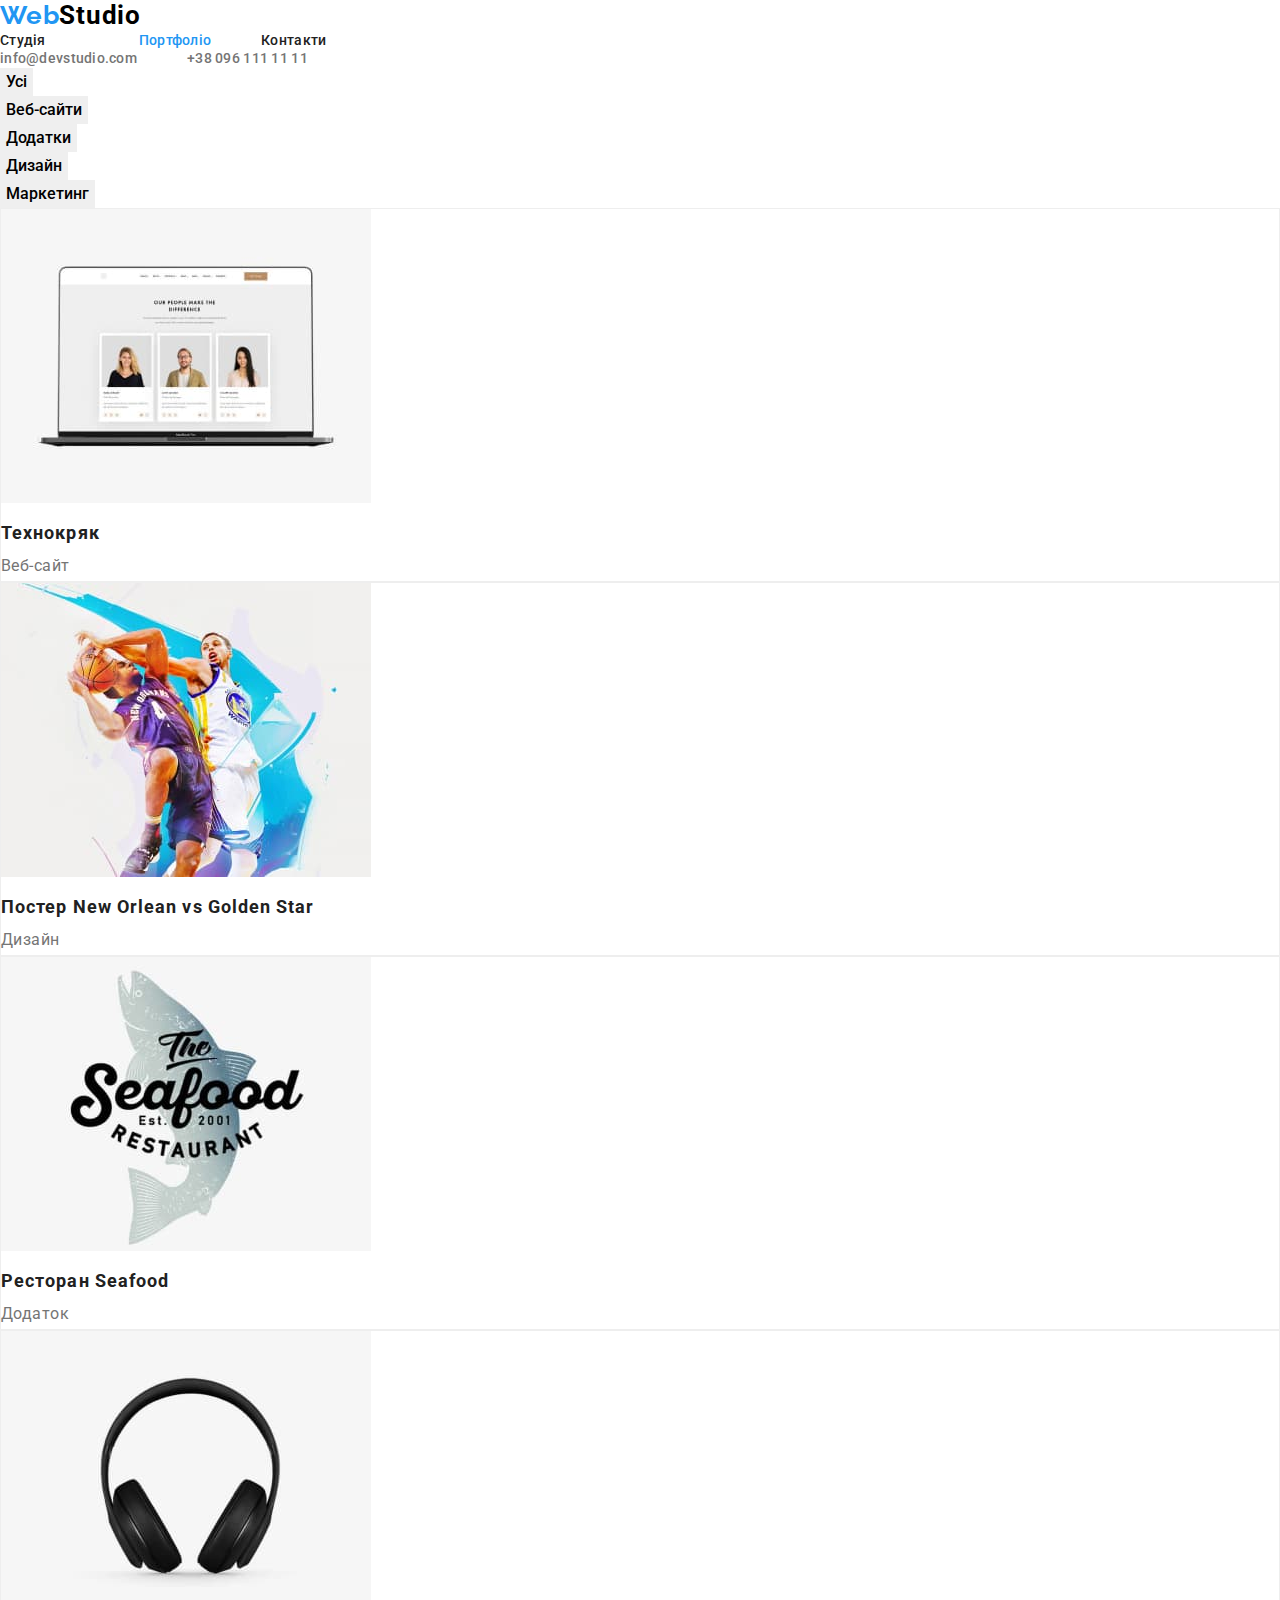
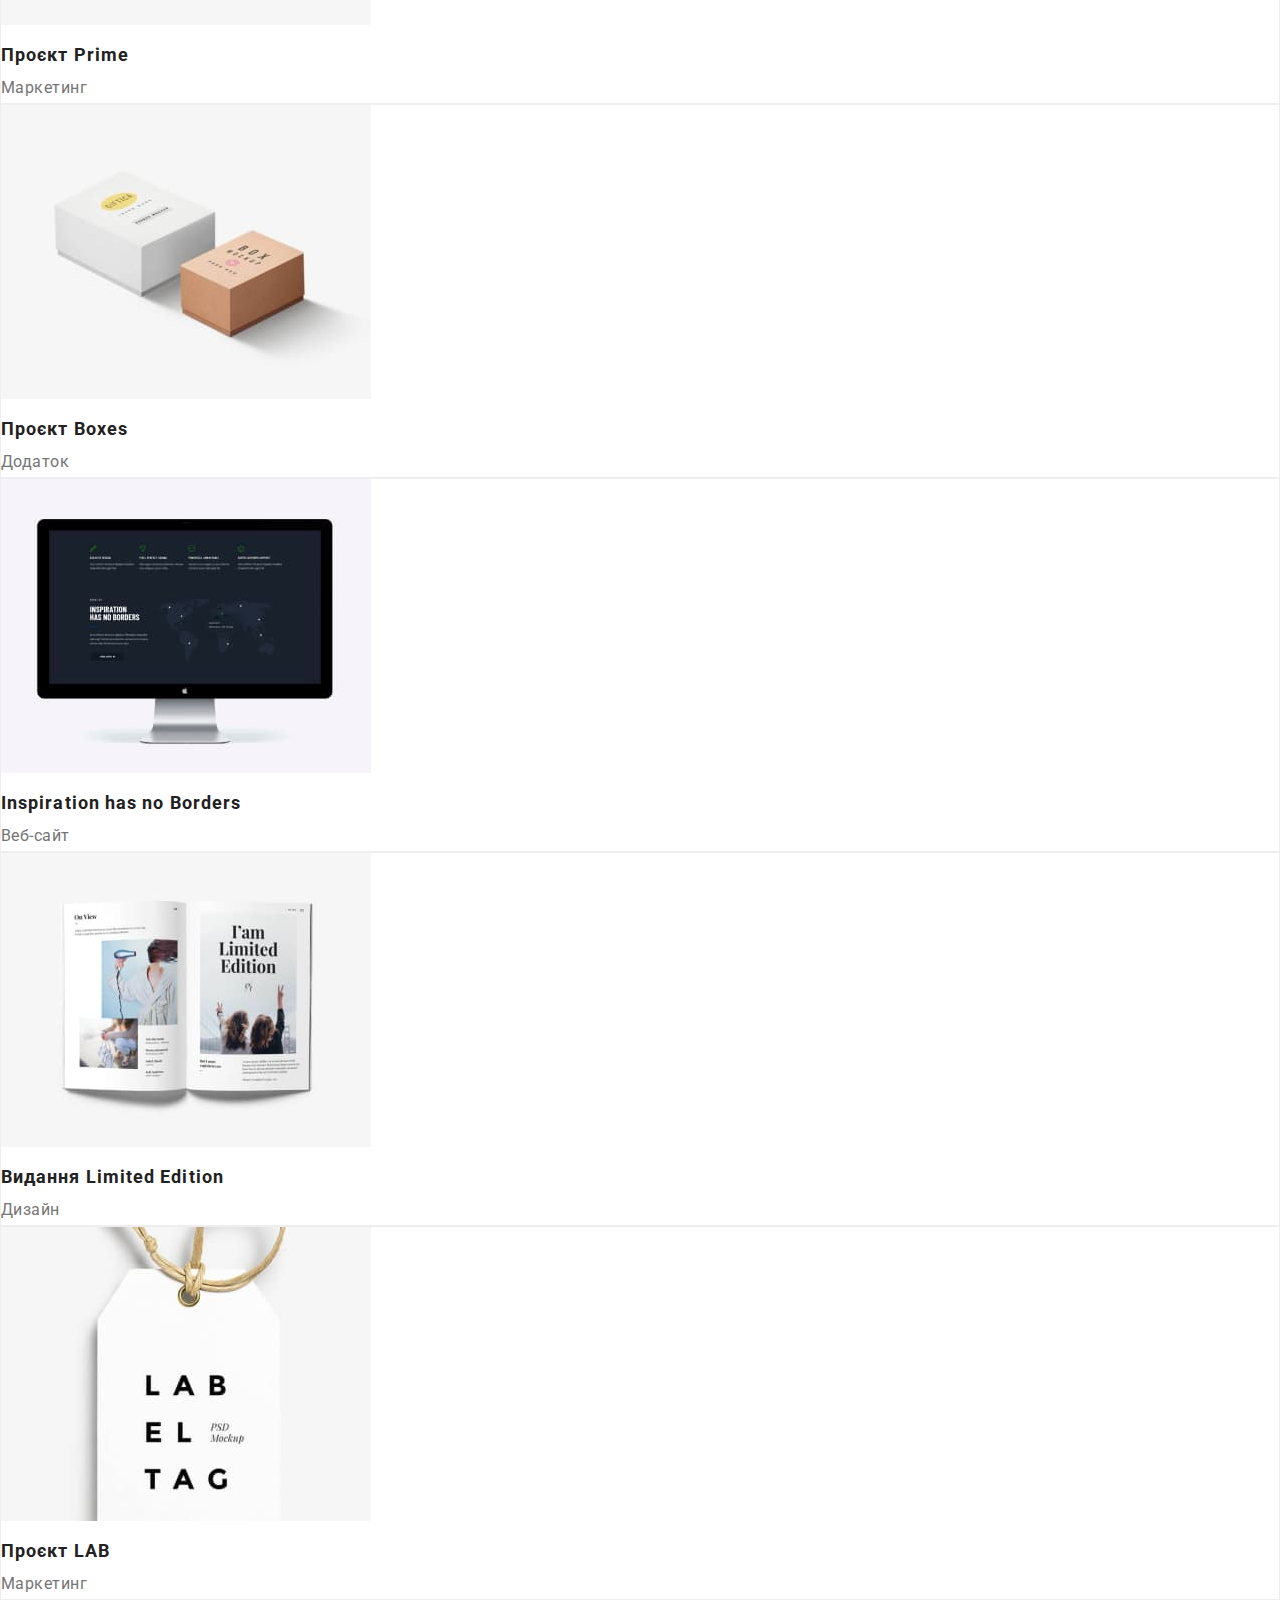
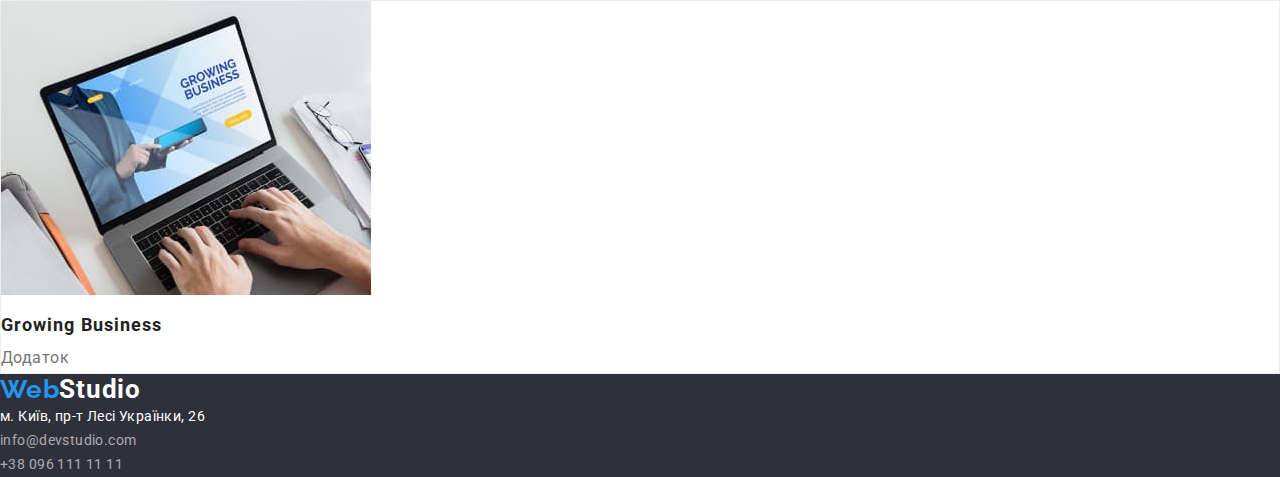
==== portfolio.html @ 64287582 "Homework 3 header and 1st section are done" ====
<!DOCTYPE html>
<html lang="uk">
  <head>
    <meta charset="UTF-8" />
    <meta http-equiv="X-UA-Compatible" content="IE=edge" />
    <meta name="viewport" content="width=device-width, initial-scale=1.0" />
    <link rel="preconnect" href="https://fonts.googleapis.com" />
    <link rel="preconnect" href="https://fonts.gstatic.com" crossorigin />
    <link
      href="https://fonts.googleapis.com/css2?family=Raleway:wght@700&family=Roboto:wght@400;500;700;900&display=swap"
      rel="stylesheet"
    />
    <title>Портфоліо</title>
    <link rel="stylesheet" href="https://cdnjs.cloudflare.com/ajax/libs/modern-normalize/1.1.0/modern-normalize.min.css">
    <link rel="stylesheet" href="css/styles.css" />
  </head>
  <body>
    <header class="top-page">
      <nav>
        <a href="WebStudio" lang="en" class="logo">
          <span class="part-logo">Web</span>Studio</a
        >
        <ul class="navigation">
          <li>
            <a href="./index.html" class="navigation-link">Студія</a>
          </li>
          <li>
            <a href="./portfolio.html" class="navigation-link current"
              >Портфоліо</a
            >
          </li>
          <li><a href="#" class="navigation-link">Контакти</a></li>
        </ul>
      </nav>
      <ul class="contacts">
        <li>
          <a href="mailto:info@devstudio.com" class="contact-link"
            >info@devstudio.com</a
          >
        </li>
        <li>
          <a href="tel:+380961111111" class="contact-link">+38 096 111 11 11</a>
        </li>
      </ul>
    </header>
    <!-- main unique part -->
    <main>
      <nav>
        <ul class="button-list">
          <li><button type="button" class="button-item">Усі</button></li>
          <li><button type="button" class="button-item">Веб-сайти</button></li>
          <li><button type="button" class="button-item">Додатки</button></li>
          <li><button type="button" class="button-item">Дизайн</button></li>
          <li><button type="button" class="button-item">Маркетинг</button></li>
        </ul>
      </nav>
      <!-- section projects -->

      <section>
        <h1 class="projects-hidden">Проекти</h1>
        <ul class="projects-list">
          <li class="projects">
            <a href="#" target="_blank" rel="noopener nofollow noreferrer"
              ><img
                src="./images/technoduck.jpg"
                alt="Веб-сайт Технокряк"
                width="370"
                height="294"
            /></a>
            <h2 class="project-heading">Технокряк</h2>
            <p class="project-description">Веб-сайт</p>
          </li>
          <li class="projects">
            <a href="#" target="_blank" rel="noopener nofollow noreferrer"
              ><img
                src="./images/neworleans.jpg"
                alt="Постер New Orlean vs Golden Star"
                width="370"
                height="294"
            /></a>
            <h2 class="project-heading">Постер New Orlean vs Golden Star</h2>
            <p class="project-description">Дизайн</p>
          </li>
          <li class="projects">
            <a href="#" target="_blank" rel="noopener nofollow noreferrer"
              ><img
                src="./images/seafood.jpg"
                alt="Ресторан Seafood"
                width="370"
                height="294"
            /></a>
            <h2 class="project-heading">Ресторан Seafood</h2>
            <p class="project-description">Додаток</p>
          </li>
          <li class="projects">
            <a href="#" target="_blank" rel="noopener nofollow noreferrer"
              ><img
                src="./images/prime.jpg"
                alt="Проєкт Prime"
                width="370"
                height="294"
            /></a>
            <h2 class="project-heading">Проєкт Prime</h2>
            <p class="project-description">Маркетинг</p>
          </li>
          <li class="projects">
            <a href="#" target="_blank" rel="noopener nofollow noreferrer"
              ><img
                src="./images/boxes.jpg"
                alt="Проєкт Boxes"
                width="370"
                height="294"
            /></a>
            <h2 class="project-heading">Проєкт Boxes</h2>
            <p class="project-description">Додаток</p>
          </li>
          <li class="projects">
            <a href="#" target="_blank" rel="noopener nofollow noreferrer"
              ><img
                src="./images/inspiration.jpg"
                alt="Веб-сайт Inspiration has no Borders"
                width="370"
                height="294"
            /></a>
            <h2 class="project-heading">Inspiration has no Borders</h2>
            <p class="project-description">Веб-сайт</p>
          </li>
          <li class="projects">
            <a href="#" target="_blank" rel="noopener nofollow noreferrer"
              ><img
                src="./images/limited.jpg"
                alt="Видання Limited Edition"
                width="370"
                height="294"
            /></a>
            <h2 class="project-heading">Видання Limited Edition</h2>
            <p class="project-description">Дизайн</p>
          </li>
          <li class="projects">
            <a href="#" target="_blank" rel="noopener nofollow noreferrer"
              ><img
                src="./images/lab.jpg"
                alt="Проєкт LAB"
                width="370"
                height="294"
            /></a>
            <h2 class="project-heading">Проєкт LAB</h2>
            <p class="project-description">Маркетинг</p>
          </li>
          <li class="projects">
            <a href="#" target="_blank" rel="noopener nofollow noreferrer"
              ><img
                src="./images/growingb.jpg"
                alt="Додаток"
                width="370"
                height="294"
            /></a>
            <h2 class="project-heading">Growing Business</h2>
            <p class="project-description">Додаток</p>
          </li>
        </ul>
      </section>
    </main>
    <footer class="bottom-page">
      <a href="WebStudio" lang="en" class="logo-footer"
        ><span class="part-logo">Web</span>Studio</a
      >
      <address>
        <ul class="link">
          <li>
            <a href="#" class="link-address"
              >м. Київ, пр-т Лесі Українки, 26
            </a>
          </li>
          <li>
            <a href="mailto:info@devstudio.com" class="link-list"
              >info@devstudio.com</a
            >
          </li>
          <li>
            <a href="tel:+380961111111" class="link-list">+38 096 111 11 11</a>
          </li>
        </ul>
      </address>
    </footer>
  </body>
</html>
---- css/styles.css ----
:root {
  --heading-color: #212121;
  --paragraps-color: #757575;
  --logo-hover-color: #2196f3;
  --black-logo-color: #000000;
  --white-logo-hero-color: #ffffff;
  --white-transparent-color: rgba(255, 255, 255, 0.6);

  --head-background-color: #ffffff;
  --main-background-color: #f5f5f5;
  --secondary-background-color: #f5f4fa;
  --footer-background-color: #2f303a;
  --card-background-color: #eeeeee;
}

body {
  font-family: "Roboto", sans-serif;
  color: var(--heading-color);
}

 html {
  box-sizing: border-box;
}

*,
* ::before,
* ::after{
  box-sizing: inherit;
} 


h1,
h2,
h3,
h4,
h5,
h6,
p {
  margin: 0;
}

ul {
  list-style: none;
  margin: 0;
  padding: 0;
}
/* header */

.top-page {
  background-color: var(--head-background-color); 
  /* width: 1600px; */
}

.container-header {
  display: flex;
  align-items: center;
  width: 1200px;
  padding-left: 15px;
  padding-right: 15px;
  margin: 0 auto;
  padding-top: 32px;
  padding-bottom: 32px;

    outline: 1px solid rgb(205, 50, 50);
} 

.logo {
  color: var(--black-logo-color);
  font-weight: 700;
  font-size: 26px;
  line-height: 1.1923;
  letter-spacing: 0.03em;
  text-decoration: none;
}
.part-logo {
  color: var(--logo-hover-color);
  font-family: "Raleway";
}

.navigation {
  list-style: none;
  display:flex;
  align-items: center;
}

.navigation :not(:first-child){
  margin-left: 50px;
}

.navigation :nth-child(2){
  margin-left: 93px;
}

.navigation-link {
  font-family: "Roboto";
  font-weight: 500;
  font-size: 14px;
  line-height: 1.1428;
  letter-spacing: 0.02em;
  color: var(--heading-color);
  text-decoration: none;
}

.navigation-link:hover,
.navigation-link:focus {
  color: var(--logo-hover-color);
}

.navigation .navigation-link.current {
  color: var(--logo-hover-color);
}

.contacts {
  list-style: none;
  display: flex;
  margin-left: auto;
  gap: 50px; 
}

.contact-link {
  color: var(--paragraps-color);
  text-decoration: none;
  font-weight: 500;
  font-size: 14px;
  line-height: 1.1428;
  letter-spacing: 0.02em;
}

.contact-link:hover,
.contact-link:focus {
  color: var(--logo-hover-color);
}


/*-------------main unique part----------------- */
/* hero */

.hero {
  background-color: var(--footer-background-color);
  /* width: 1600px; */
} 
 
.container-hero {
  background-color: var(--footer-background-color);
    width: 1200px;
    height: 600px;
    padding-left: 15px;
    padding-right: 15px;
    margin: 0 auto;
    outline: 1px solid yellowgreen;
}

.hero-title {
  color: var(--white-logo-hero-color);
  font-weight: 900;
  font-size: 44px;
  line-height: 1.3636;
  text-align: center;
  letter-spacing: 0.06em;
  text-transform: uppercase;
  padding-top: 200px; 
}

.hero-button {
  font-family: inherit;
  font-weight: 700;
  font-size: 16px;
  line-height: 1.875;
  text-align: center;
  letter-spacing: 0.06em;
  color: var(--white-logo-hero-color);
  background-color: var(--logo-hover-color);

  display: flex;
  align-items: center;
  border: transparent;
  box-shadow: 0px 4px 4px rgba(0, 0, 0, 0.15);
  border-radius: 4px;
  margin-left: auto;
  margin-right: auto;
  margin-top: 30px; 
  margin-bottom: 200px;
  
}

/* section Особливості */

.advantages {
  background-color: var(--main-background-color);
}
.advantages-hidden {
  display: none;
}

.advantages-lists {
  list-style: none;
}
.advantages-list {
  font-size: 14px;
  line-height: 1.1428;
  letter-spacing: 0.03em;
  text-transform: uppercase;
}

.advantages-list-text {
  color: var(--paragraps-color);
  font-size: 14px;
  line-height: 1.7142;
  letter-spacing: 0.03em;
}
/* section Чим ми займаємося*/
.actions {
  font-size: 36px;
  line-height: 1.1666;
  text-align: center;
  letter-spacing: 0.03em;
}
.actions-illustrations {
  list-style: none;
}
/*section Наша команда*/

.team {
  background-color: var(--secondary-background-color);
}
.team-heading {
  font-size: 36px;
  line-height: 1.1666;
  text-align: center;
  letter-spacing: 0.03em;
}
.team-list {
  list-style: none;
}

.team-card {
  box-shadow: 0px 1px 3px rgba(0, 0, 0, 0.12), 0px 1px 1px rgba(0, 0, 0, 0.14),
    0px 2px 1px rgba(0, 0, 0, 0.2);
  border-radius: 0px 0px 4px 4px;
  background-color: var(--head-background-color);
}

.team-card:hover,
.team-card:focus {
  border: 1px solid var(--logo-hover-color);
}

.team-members {
  font-weight: 500;
  font-size: 16px;
  line-height: 1.1875;
  text-align: center;
  letter-spacing: 0.03em;
}

.team-job {
  color: var(--paragraps-color);
  font-size: 16px;
  line-height: 1.1875;
  text-align: center;
  letter-spacing: 0.03em;
}

/*design footer HTML and portfolio*/
.bottom-page {
  background-color: var(--footer-background-color);
}
.logo-footer {
  color: var(--white-logo-hero-color);
  font-style: normal;
  font-weight: 700;
  font-size: 26px;
  line-height: 1.1923;
  letter-spacing: 0.03em;
  text-decoration: none;
}

.link {
  list-style: none;
}

.link-address,
.link-list {
  font-style: normal;
  text-decoration: none;
  font-size: 14px;
  line-height: 1.7142;
  letter-spacing: 0.03em;
  color: var(--white-logo-hero-color);
}

.link-list {
  color: var(--white-transparent-color);
}

/* PORTFOLIO MAIN */

.button-list {
  font-family: inherit;
  list-style: none;
}

.button-item {
  font-family: inherit;
  font-weight: 500;
  font-size: 16px;
  line-height: 1.625;
  text-align: center;
  letter-spacing: 0.03em 
  background-color: var(--secondary-background-color);
  border: none;
  cursor: pointer;
}
.button-item:hover,
.button-item:focus {
  background-color: var(--logo-hover-color);
  color: var(--white-logo-hero-color);
}
/* section projects */

.projects-hidden {
  display: none;
}

.projects-list {
  list-style: none;
}

.projects {
  font-size: 18px;
  line-height: 2;
  letter-spacing: 0.06em;
  background-color: var(--white-logo-hero-color);
  border: 1px solid var(--card-background-color);
}

.projects:hover,
.projects:focus {
  border: 1px solid var(--logo-hover-color);
}

.project-heading {
  font-size: 18px;
  line-height: 2;
  letter-spacing: 0.06em;
}

.project-description {
  font-size: 16px;
  line-height: 1.875;
  letter-spacing: 0.03em;
  color: var(--paragraps-color);
}
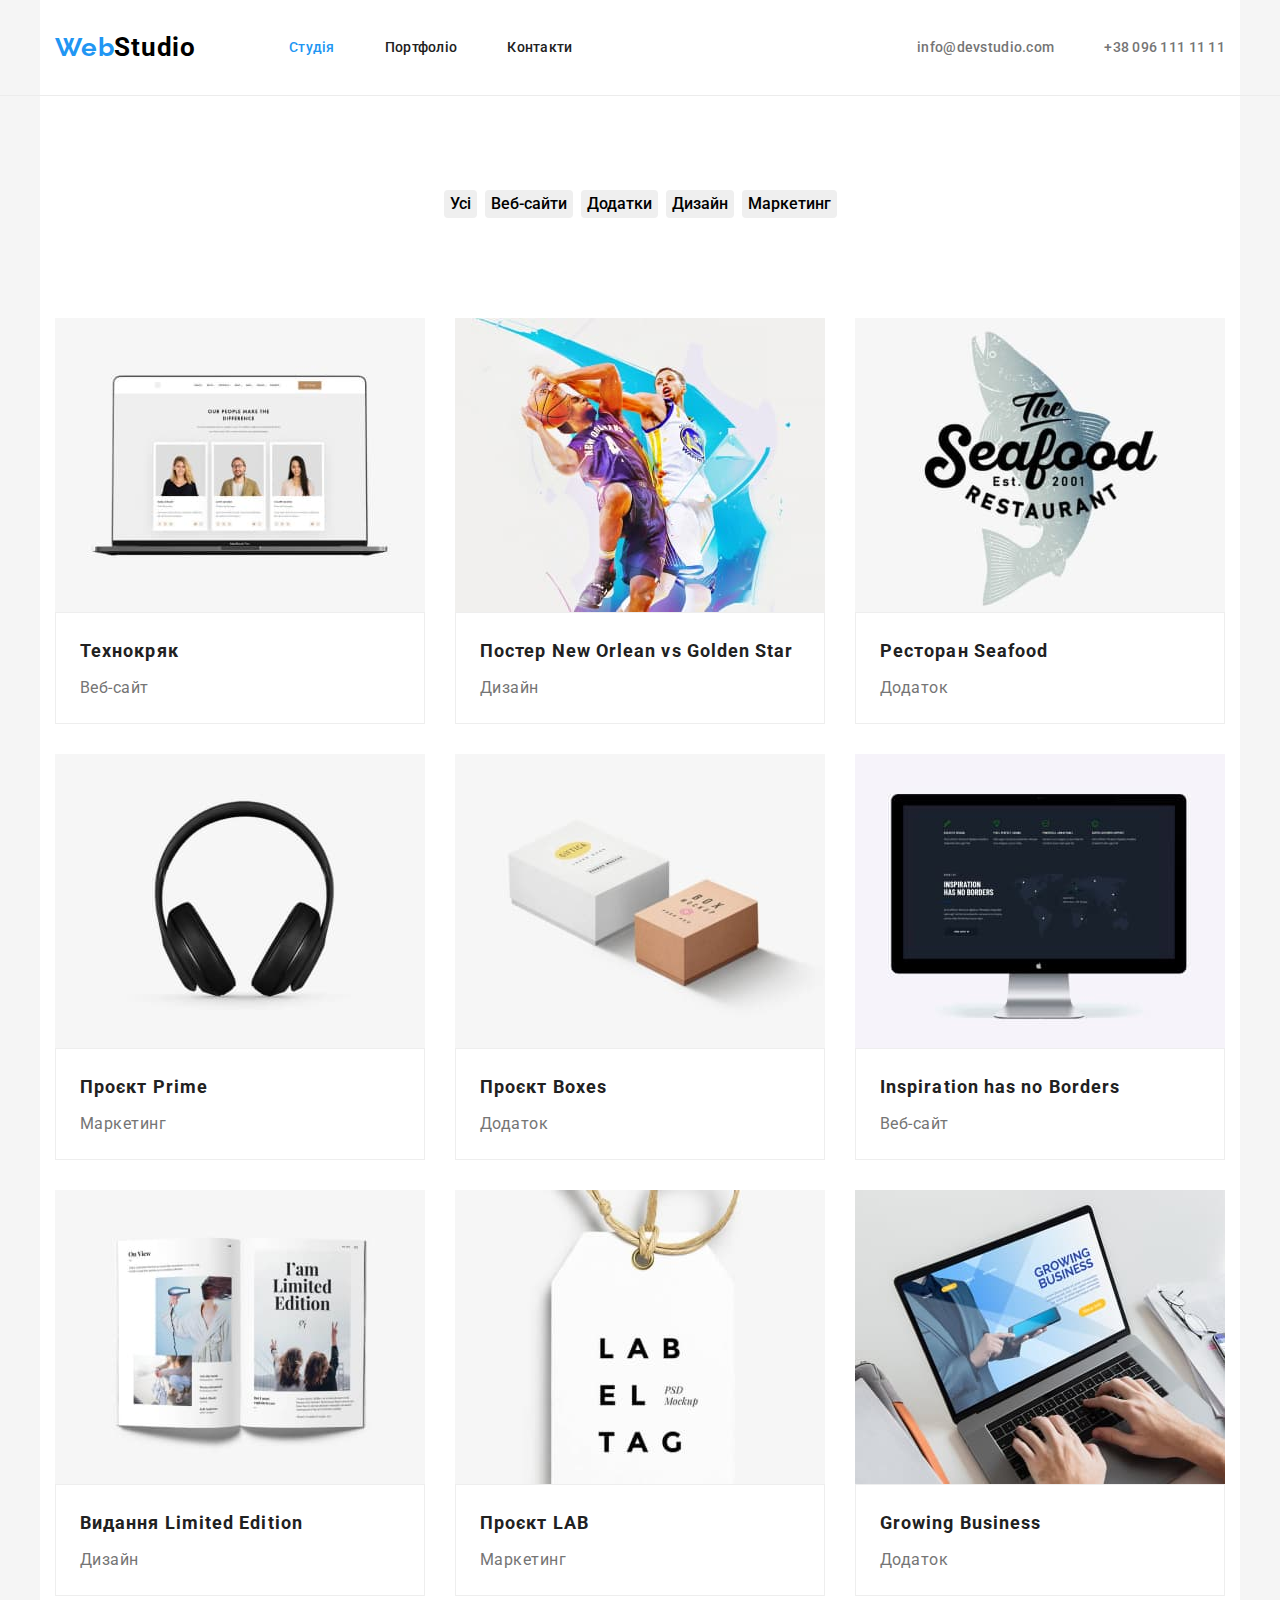
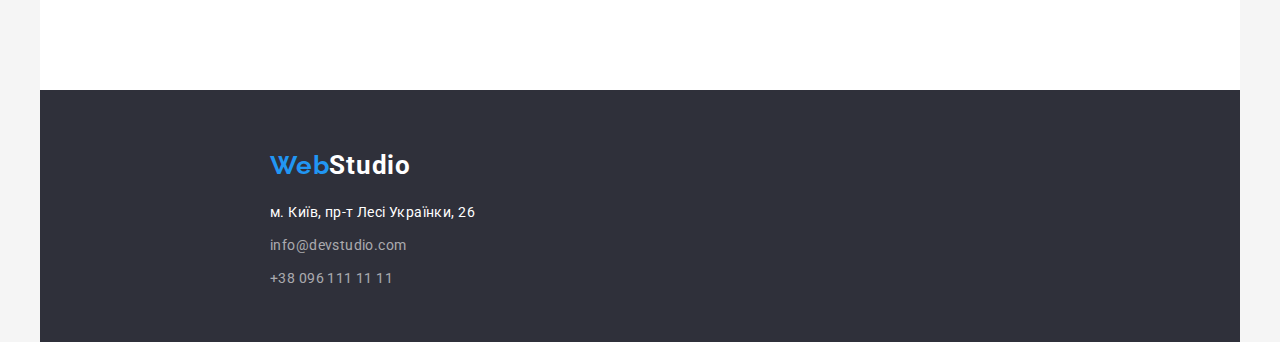
==== commit fe27132f: "Finished homework 3" ====
--- a/portfolio.html
+++ b/portfolio.html
@@ -16,36 +16,43 @@
   </head>
   <body>
     <header class="top-page">
-      <nav>
-        <a href="WebStudio" lang="en" class="logo">
-          <span class="part-logo">Web</span>Studio</a
-        >
-        <ul class="navigation">
+      <div class="container container-header">
+    
+        <!-- container navigation -->
+    
+        <nav>
+          <ul class="navigation">
+            <li> <a href="WebStudio" lang="en" class="logo">
+                <span class="part-logo">Web</span>Studio</a>
+            </li>
+            <li>
+              <a href="./index.html" class="navigation-link current">Студія</a>
+            </li>
+            <li>
+              <a href="./portfolio.html" class="navigation-link">Портфоліо</a>
+            </li>
+            <li><a href="#" class="navigation-link">Контакти</a></li>
+          </ul>
+        </nav>
+    
+        <!-- container contacts -->
+    
+        <ul class="contacts">
           <li>
-            <a href="./index.html" class="navigation-link">Студія</a>
+            <a href="mailto:info@devstudio.com" class="contact-link">info@devstudio.com</a>
           </li>
           <li>
-            <a href="./portfolio.html" class="navigation-link current"
-              >Портфоліо</a
-            >
-          </li>
-          <li><a href="#" class="navigation-link">Контакти</a></li>
+            <a href="tel:+380961111111" class="contact-link">+38 096 111 11 11</a>
+          </li>
         </ul>
-      </nav>
-      <ul class="contacts">
-        <li>
-          <a href="mailto:info@devstudio.com" class="contact-link"
-            >info@devstudio.com</a
-          >
-        </li>
-        <li>
-          <a href="tel:+380961111111" class="contact-link">+38 096 111 11 11</a>
-        </li>
-      </ul>
+      </div>
     </header>
+
     <!-- main unique part -->
+
     <main>
-      <nav>
+      <nav class="buttons">
+        <div class="container container-buttons">
         <ul class="button-list">
           <li><button type="button" class="button-item">Усі</button></li>
           <li><button type="button" class="button-item">Веб-сайти</button></li>
@@ -53,12 +60,16 @@
           <li><button type="button" class="button-item">Дизайн</button></li>
           <li><button type="button" class="button-item">Маркетинг</button></li>
         </ul>
+        </div>
       </nav>
+
       <!-- section projects -->
 
-      <section>
+      <section class="projects-global">
+        <div class="container container-projects">
         <h1 class="projects-hidden">Проекти</h1>
         <ul class="projects-list">
+
           <li class="projects">
             <a href="#" target="_blank" rel="noopener nofollow noreferrer"
               ><img
@@ -66,10 +77,14 @@
                 alt="Веб-сайт Технокряк"
                 width="370"
                 height="294"
-            /></a>
+                class="project-image"
+            /></a>
+            <div class="project-border">
             <h2 class="project-heading">Технокряк</h2>
             <p class="project-description">Веб-сайт</p>
-          </li>
+            </div>
+          </li>
+
           <li class="projects">
             <a href="#" target="_blank" rel="noopener nofollow noreferrer"
               ><img
@@ -77,10 +92,14 @@
                 alt="Постер New Orlean vs Golden Star"
                 width="370"
                 height="294"
-            /></a>
+                 class="project-image"
+            /></a>
+            <div class="project-border">
             <h2 class="project-heading">Постер New Orlean vs Golden Star</h2>
             <p class="project-description">Дизайн</p>
-          </li>
+            </div>
+          </li>
+
           <li class="projects">
             <a href="#" target="_blank" rel="noopener nofollow noreferrer"
               ><img
@@ -88,10 +107,14 @@
                 alt="Ресторан Seafood"
                 width="370"
                 height="294"
-            /></a>
+                 class="project-image"
+            /></a>
+            <div class="project-border">
             <h2 class="project-heading">Ресторан Seafood</h2>
             <p class="project-description">Додаток</p>
-          </li>
+            </div>
+          </li>
+
           <li class="projects">
             <a href="#" target="_blank" rel="noopener nofollow noreferrer"
               ><img
@@ -99,10 +122,14 @@
                 alt="Проєкт Prime"
                 width="370"
                 height="294"
-            /></a>
+                class="project-image"
+            /></a>
+            <div class="project-border">
             <h2 class="project-heading">Проєкт Prime</h2>
             <p class="project-description">Маркетинг</p>
-          </li>
+            </div>
+          </li>
+
           <li class="projects">
             <a href="#" target="_blank" rel="noopener nofollow noreferrer"
               ><img
@@ -110,10 +137,14 @@
                 alt="Проєкт Boxes"
                 width="370"
                 height="294"
-            /></a>
+                class="project-image"
+            /></a>
+            <div class="project-border">
             <h2 class="project-heading">Проєкт Boxes</h2>
             <p class="project-description">Додаток</p>
-          </li>
+            </div>
+          </li>
+
           <li class="projects">
             <a href="#" target="_blank" rel="noopener nofollow noreferrer"
               ><img
@@ -121,67 +152,82 @@
                 alt="Веб-сайт Inspiration has no Borders"
                 width="370"
                 height="294"
-            /></a>
+                class="project-image"
+            /></a>
+            <div class="project-border">
             <h2 class="project-heading">Inspiration has no Borders</h2>
             <p class="project-description">Веб-сайт</p>
-          </li>
-          <li class="projects">
-            <a href="#" target="_blank" rel="noopener nofollow noreferrer"
-              ><img
+            </div>
+          </li>
+
+          <li class="projects">
+            <a href="#" target="_blank" rel="noopener nofollow noreferrer"
+              ><img class="project-image"
                 src="./images/limited.jpg"
                 alt="Видання Limited Edition"
                 width="370"
                 height="294"
             /></a>
+            <div class="project-border">
             <h2 class="project-heading">Видання Limited Edition</h2>
             <p class="project-description">Дизайн</p>
-          </li>
-          <li class="projects">
-            <a href="#" target="_blank" rel="noopener nofollow noreferrer"
-              ><img
+            </div>
+          </li>
+
+          <li class="projects">
+            <a href="#" target="_blank" rel="noopener nofollow noreferrer"
+              ><img class="project-image"
                 src="./images/lab.jpg"
                 alt="Проєкт LAB"
                 width="370"
                 height="294"
             /></a>
+            <div class="project-border">
             <h2 class="project-heading">Проєкт LAB</h2>
             <p class="project-description">Маркетинг</p>
-          </li>
-          <li class="projects">
-            <a href="#" target="_blank" rel="noopener nofollow noreferrer"
-              ><img
+            </div>
+          </li>
+
+          <li class="projects">
+            <a href="#" target="_blank" rel="noopener nofollow noreferrer"
+              ><img class="project-image"
                 src="./images/growingb.jpg"
                 alt="Додаток"
                 width="370"
                 height="294"
             /></a>
+            <div class="project-border">
             <h2 class="project-heading">Growing Business</h2>
             <p class="project-description">Додаток</p>
-          </li>
+            </div>
+          </li>
+
         </ul>
       </section>
+      </div>
     </main>
-    <footer class="bottom-page">
-      <a href="WebStudio" lang="en" class="logo-footer"
-        ><span class="part-logo">Web</span>Studio</a
-      >
-      <address>
-        <ul class="link">
-          <li>
-            <a href="#" class="link-address"
-              >м. Київ, пр-т Лесі Українки, 26
-            </a>
-          </li>
-          <li>
-            <a href="mailto:info@devstudio.com" class="link-list"
-              >info@devstudio.com</a
-            >
-          </li>
-          <li>
-            <a href="tel:+380961111111" class="link-list">+38 096 111 11 11</a>
-          </li>
-        </ul>
-      </address>
-    </footer>
+
+
+
+
+<footer class="bottom-page">
+  <div class="container container-footer">
+    <a href="WebStudio" lang="en" class="logo-footer"><span class="part-logo">Web</span>Studio</a>
+    <address>
+      <ul class="link">
+        <li>
+          <a href="#" class="link-address">м. Київ, пр-т Лесі Українки, 26
+          </a>
+        </li>
+        <li>
+          <a href="mailto:info@devstudio.com" class="link-list">info@devstudio.com</a>
+        </li>
+        <li>
+          <a href="tel:+380961111111" class="link-list">+38 096 111 11 11</a>
+        </li>
+      </ul>
+    </address>
+  </div>
+</footer>
   </body>
 </html>
--- a/css/styles.css
+++ b/css/styles.css
@@ -47,8 +47,9 @@
 /* header */
 
 .top-page {
-  background-color: var(--head-background-color); 
-  /* width: 1600px; */
+  background-color: var(--main-background-color);
+  border-bottom: 1px solid #ECECEC;
+ 
 }
 
 .container-header {
@@ -61,8 +62,9 @@
   padding-top: 32px;
   padding-bottom: 32px;
 
-    outline: 1px solid rgb(205, 50, 50);
+    background-color: var(--head-background-color);
 } 
+
 
 .logo {
   color: var(--black-logo-color);
@@ -72,6 +74,7 @@
   letter-spacing: 0.03em;
   text-decoration: none;
 }
+
 .part-logo {
   color: var(--logo-hover-color);
   font-family: "Raleway";
@@ -136,14 +139,13 @@
 /* hero */
 
 .hero {
-  background-color: var(--footer-background-color);
-  /* width: 1600px; */
+  background-color: var(--main-background-color);
 } 
  
 .container-hero {
   background-color: var(--footer-background-color);
     width: 1200px;
-    height: 600px;
+     height: 600px;  
     padding-left: 15px;
     padding-right: 15px;
     margin: 0 auto;
@@ -185,6 +187,17 @@
 
 /* section Особливості */
 
+ .container-advantages{
+  display: flex;
+  outline: 1px solid rgb(205, 50, 50);
+  width: 1200px;
+  padding-left: 15px;
+  padding-right: 15px;
+  margin-left: auto;
+  margin-right: auto;
+  background-color: var(--head-background-color);
+ }
+
 .advantages {
   background-color: var(--main-background-color);
 }
@@ -194,12 +207,27 @@
 
 .advantages-lists {
   list-style: none;
+
+  width: 1200px;
+  padding-left: 15px;
+  padding-right: 15px;
+  display: flex;
+  gap: 30px;
+  padding-top: 94px;
+  margin-left: auto;
+  margin-right: auto;
+     
+ 
 }
 .advantages-list {
+  outline: 1px solid rgb(99, 205, 50);
   font-size: 14px;
   line-height: 1.1428;
   letter-spacing: 0.03em;
   text-transform: uppercase;
+
+  margin-bottom: 10px;
+
 }
 
 .advantages-list-text {
@@ -207,38 +235,93 @@
   font-size: 14px;
   line-height: 1.7142;
   letter-spacing: 0.03em;
-}
+
+  margin-bottom: 118px;
+}
+
+
+
 /* section Чим ми займаємося*/
+
+.container-actions{
+  display:flex;
+  flex-direction: column;
+  outline: 1px solid rgb(205, 50, 50);
+    width: 1200px;
+    padding-left: 15px;
+    padding-right: 15px;
+    margin-left: auto;
+    margin-right: auto;
+    background-color: var(--head-background-color);
+}
+
+.action-section{
+  background-color: var(--main-background-color);
+}
+
+
 .actions {
   font-size: 36px;
   line-height: 1.1666;
   text-align: center;
   letter-spacing: 0.03em;
-}
+
+  margin-bottom: 50px;
+}
+
+
 .actions-illustrations {
   list-style: none;
-}
+
+  display: flex;
+  gap: 30px;
+  flex-wrap: wrap;
+  padding-bottom: 94px;
+}
+
+
 /*section Наша команда*/
 
+.container-team{
+    display: flex;
+    flex-direction: column;
+    width: 1200px;
+    min-height: 648px;
+    padding-left: 15px;
+    padding-right: 15px;
+    margin: 0 auto;
+    outline: 1px solid yellowgreen;
+    background-color: var(--secondary-background-color);
+}
+
 .team {
-  background-color: var(--secondary-background-color);
+  background-color: var(--main-background-color);
 }
 .team-heading {
   font-size: 36px;
   line-height: 1.1666;
   text-align: center;
   letter-spacing: 0.03em;
+  display: flex;
+  margin-left: auto;
+  margin-right: auto;
+
+  margin-top: 94px;
+  margin-bottom: 50px;
 }
 .team-list {
   list-style: none;
-}
+  display: flex;
+  gap: 30px;
+ } 
 
 .team-card {
   box-shadow: 0px 1px 3px rgba(0, 0, 0, 0.12), 0px 1px 1px rgba(0, 0, 0, 0.14),
     0px 2px 1px rgba(0, 0, 0, 0.2);
   border-radius: 0px 0px 4px 4px;
   background-color: var(--head-background-color);
-}
+  }
+  
 
 .team-card:hover,
 .team-card:focus {
@@ -251,6 +334,9 @@
   line-height: 1.1875;
   text-align: center;
   letter-spacing: 0.03em;
+
+    margin-top: 30px;
+    margin-bottom: 10px;
 }
 
 .team-job {
@@ -259,12 +345,30 @@
   line-height: 1.1875;
   text-align: center;
   letter-spacing: 0.03em;
-}
-
-/*design footer HTML and portfolio*/
+
+  margin-bottom: 30px;
+}
+
+
+/*-----------design footer HTML and portfolio------------*/
+
+.container-footer
+{
+  display: flex;
+  flex-direction: column;
+  width: 1200px;
+  min-height: 252px;
+  padding-left: 15px;
+  padding-right: 15px;
+   margin: 0 auto;
+
+  background-color: var(--footer-background-color);
+}
+
 .bottom-page {
-  background-color: var(--footer-background-color);
-}
+  background-color: var(--main-background-color);
+}
+
 .logo-footer {
   color: var(--white-logo-hero-color);
   font-style: normal;
@@ -273,6 +377,11 @@
   line-height: 1.1923;
   letter-spacing: 0.03em;
   text-decoration: none;
+
+  display: flex;
+  margin-top: 60px;
+  margin-left: 215px;
+  margin-bottom: 20px;
 }
 
 .link {
@@ -287,17 +396,41 @@
   line-height: 1.7142;
   letter-spacing: 0.03em;
   color: var(--white-logo-hero-color);
+
+  display:flex;
+  margin-bottom: 9px;
+  margin-left: 215px;
 }
 
 .link-list {
   color: var(--white-transparent-color);
 }
 
-/* PORTFOLIO MAIN */
+/* ------------------PORTFOLIO MAIN------------------------ */
+
+.buttons{
+  background-color: var(--main-background-color);
+}
+.container-buttons{
+  display: flex;
+  width: 1200px;
+  padding-left: 15px;
+  padding-right: 15px;
+  margin-left: auto;
+  margin-right: auto;
+
+  padding-top: 94px;
+  background-color: var(--head-background-color);
+}
 
 .button-list {
   font-family: inherit;
   list-style: none;
+  gap: 8px;
+
+  display: flex;
+  margin-left: auto;
+  margin-right: auto;
 }
 
 .button-item {
@@ -310,13 +443,40 @@
   background-color: var(--secondary-background-color);
   border: none;
   cursor: pointer;
+  border-radius: 4px;
+
+  /* margin-top: 94px; */
+  margin-bottom: 50px;
+
+
 }
 .button-item:hover,
 .button-item:focus {
   background-color: var(--logo-hover-color);
   color: var(--white-logo-hero-color);
 }
+
+
 /* section projects */
+
+.projects-global{
+  background-color: var(--main-background-color);
+}
+
+.container-projects{
+  width: 1200px;
+  padding-left: 15px;
+  padding-right: 15px; 
+
+  padding-bottom: 94px;
+
+  display: flex;
+  margin-left: auto;
+  margin-right: auto;
+
+  background-color: var(--head-background-color);
+}
+
 
 .projects-hidden {
   display: none;
@@ -324,6 +484,12 @@
 
 .projects-list {
   list-style: none;
+
+  display: flex;
+  flex-wrap: wrap;
+  margin-top: 50px;
+  column-gap: 30px; 
+  row-gap: 30px;
 }
 
 .projects {
@@ -331,18 +497,27 @@
   line-height: 2;
   letter-spacing: 0.06em;
   background-color: var(--white-logo-hero-color);
-  border: 1px solid var(--card-background-color);
+
+  flex-basis: calc((100% - 60px) / 3);
 }
 
 .projects:hover,
 .projects:focus {
   border: 1px solid var(--logo-hover-color);
 }
+
+.project-border{
+  border: 1px solid var(--card-background-color);
+}
+ 
 
 .project-heading {
   font-size: 18px;
   line-height: 2;
   letter-spacing: 0.06em;
+
+  margin-top: 20px;
+  margin-left: 24px;
 }
 
 .project-description {
@@ -350,7 +525,16 @@
   line-height: 1.875;
   letter-spacing: 0.03em;
   color: var(--paragraps-color);
-}
+
+  margin-top: 4px;
+  margin-left: 24px;
+  margin-bottom: 20px;
+}
+  .project-image{
+  display: block;
+ } 
+
+
 
 
  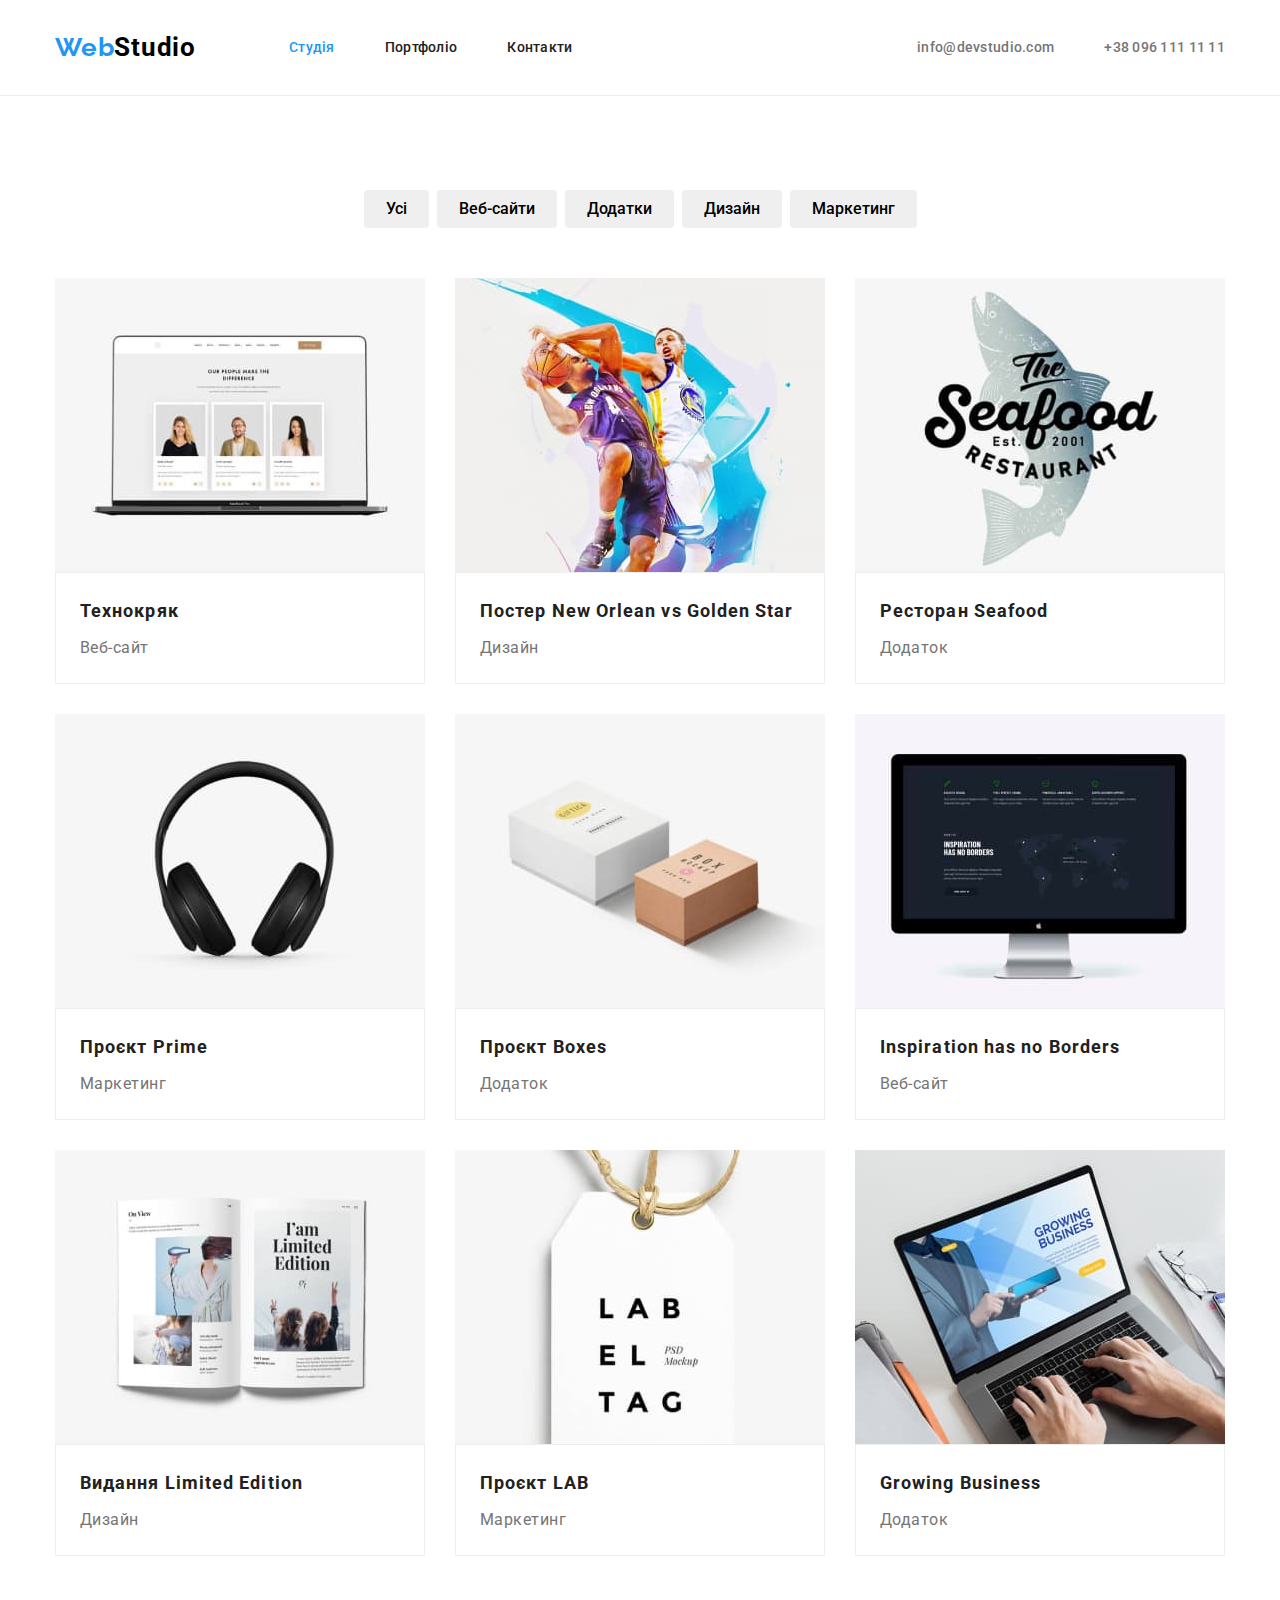
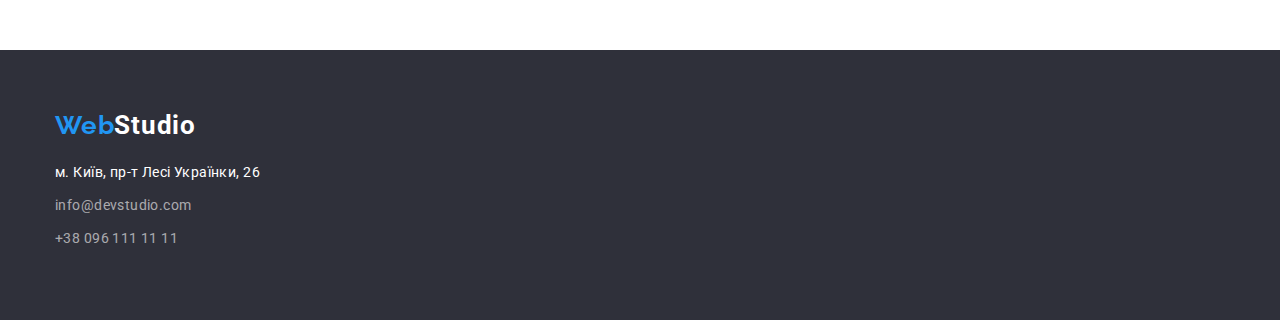
==== commit 0ab9eb7d: "Homework 3 try 2 corrected" ====
--- a/portfolio.html
+++ b/portfolio.html
@@ -11,19 +11,23 @@
       rel="stylesheet"
     />
     <title>Портфоліо</title>
-    <link rel="stylesheet" href="https://cdnjs.cloudflare.com/ajax/libs/modern-normalize/1.1.0/modern-normalize.min.css">
+    <link
+      rel="stylesheet"
+      href="https://cdnjs.cloudflare.com/ajax/libs/modern-normalize/1.1.0/modern-normalize.min.css"
+    />
     <link rel="stylesheet" href="css/styles.css" />
   </head>
   <body>
     <header class="top-page">
       <div class="container container-header">
-    
         <!-- container navigation -->
-    
+
         <nav>
           <ul class="navigation">
-            <li> <a href="WebStudio" lang="en" class="logo">
-                <span class="part-logo">Web</span>Studio</a>
+            <li>
+              <a href="WebStudio" lang="en" class="logo">
+                <span class="part-logo">Web</span>Studio</a
+              >
             </li>
             <li>
               <a href="./index.html" class="navigation-link current">Студія</a>
@@ -34,200 +38,212 @@
             <li><a href="#" class="navigation-link">Контакти</a></li>
           </ul>
         </nav>
-    
+
         <!-- container contacts -->
-    
+
         <ul class="contacts">
           <li>
-            <a href="mailto:info@devstudio.com" class="contact-link">info@devstudio.com</a>
+            <a href="mailto:info@devstudio.com" class="contact-link"
+              >info@devstudio.com</a
+            >
           </li>
           <li>
-            <a href="tel:+380961111111" class="contact-link">+38 096 111 11 11</a>
+            <a href="tel:+380961111111" class="contact-link"
+              >+38 096 111 11 11</a
+            >
           </li>
         </ul>
       </div>
     </header>
 
-    <!-- main unique part -->
+    <!-- main unique part BUTTONS AND PROJECTS-->
 
     <main>
-      <nav class="buttons">
-        <div class="container container-buttons">
-        <ul class="button-list">
-          <li><button type="button" class="button-item">Усі</button></li>
-          <li><button type="button" class="button-item">Веб-сайти</button></li>
-          <li><button type="button" class="button-item">Додатки</button></li>
-          <li><button type="button" class="button-item">Дизайн</button></li>
-          <li><button type="button" class="button-item">Маркетинг</button></li>
-        </ul>
+      <section class="buttons-and-projects">
+        <div class="container-buttons-projects">
+          <ul class="button-list">
+            <li><button type="button" class="button-item">Усі</button></li>
+            <li>
+              <button type="button" class="button-item">Веб-сайти</button>
+            </li>
+            <li><button type="button" class="button-item">Додатки</button></li>
+            <li><button type="button" class="button-item">Дизайн</button></li>
+            <li>
+              <button type="button" class="button-item">Маркетинг</button>
+            </li>
+          </ul>
+
+          <!-- projects -->
+
+          <h1 class="projects-hidden">Проекти</h1>
+
+          <ul class="projects-list">
+            <li class="projects">
+              <a href="#" target="_blank" rel="noopener nofollow noreferrer"
+                ><img
+                  src="./images/technoduck.jpg"
+                  alt="Веб-сайт Технокряк"
+                  width="370"
+                  height="294"
+                  class="project-image"
+              /></a>
+              <div class="project-border">
+                <h2 class="project-heading">Технокряк</h2>
+                <p class="project-description">Веб-сайт</p>
+              </div>
+            </li>
+
+            <li class="projects">
+              <a href="#" target="_blank" rel="noopener nofollow noreferrer"
+                ><img
+                  src="./images/neworleans.jpg"
+                  alt="Постер New Orlean vs Golden Star"
+                  width="370"
+                  height="294"
+                  class="project-image"
+              /></a>
+              <div class="project-border">
+                <h2 class="project-heading">
+                  Постер New Orlean vs Golden Star
+                </h2>
+                <p class="project-description">Дизайн</p>
+              </div>
+            </li>
+
+            <li class="projects">
+              <a href="#" target="_blank" rel="noopener nofollow noreferrer"
+                ><img
+                  src="./images/seafood.jpg"
+                  alt="Ресторан Seafood"
+                  width="370"
+                  height="294"
+                  class="project-image"
+              /></a>
+              <div class="project-border">
+                <h2 class="project-heading">Ресторан Seafood</h2>
+                <p class="project-description">Додаток</p>
+              </div>
+            </li>
+
+            <li class="projects">
+              <a href="#" target="_blank" rel="noopener nofollow noreferrer"
+                ><img
+                  src="./images/prime.jpg"
+                  alt="Проєкт Prime"
+                  width="370"
+                  height="294"
+                  class="project-image"
+              /></a>
+              <div class="project-border">
+                <h2 class="project-heading">Проєкт Prime</h2>
+                <p class="project-description">Маркетинг</p>
+              </div>
+            </li>
+
+            <li class="projects">
+              <a href="#" target="_blank" rel="noopener nofollow noreferrer"
+                ><img
+                  src="./images/boxes.jpg"
+                  alt="Проєкт Boxes"
+                  width="370"
+                  height="294"
+                  class="project-image"
+              /></a>
+              <div class="project-border">
+                <h2 class="project-heading">Проєкт Boxes</h2>
+                <p class="project-description">Додаток</p>
+              </div>
+            </li>
+
+            <li class="projects">
+              <a href="#" target="_blank" rel="noopener nofollow noreferrer"
+                ><img
+                  src="./images/inspiration.jpg"
+                  alt="Веб-сайт Inspiration has no Borders"
+                  width="370"
+                  height="294"
+                  class="project-image"
+              /></a>
+              <div class="project-border">
+                <h2 class="project-heading">Inspiration has no Borders</h2>
+                <p class="project-description">Веб-сайт</p>
+              </div>
+            </li>
+
+            <li class="projects">
+              <a href="#" target="_blank" rel="noopener nofollow noreferrer"
+                ><img
+                  class="project-image"
+                  src="./images/limited.jpg"
+                  alt="Видання Limited Edition"
+                  width="370"
+                  height="294"
+              /></a>
+              <div class="project-border">
+                <h2 class="project-heading">Видання Limited Edition</h2>
+                <p class="project-description">Дизайн</p>
+              </div>
+            </li>
+
+            <li class="projects">
+              <a href="#" target="_blank" rel="noopener nofollow noreferrer"
+                ><img
+                  class="project-image"
+                  src="./images/lab.jpg"
+                  alt="Проєкт LAB"
+                  width="370"
+                  height="294"
+              /></a>
+              <div class="project-border">
+                <h2 class="project-heading">Проєкт LAB</h2>
+                <p class="project-description">Маркетинг</p>
+              </div>
+            </li>
+
+            <li class="projects">
+              <a href="#" target="_blank" rel="noopener nofollow noreferrer"
+                ><img
+                  class="project-image"
+                  src="./images/growingb.jpg"
+                  alt="Додаток"
+                  width="370"
+                  height="294"
+              /></a>
+              <div class="project-border">
+                <h2 class="project-heading">Growing Business</h2>
+                <p class="project-description">Додаток</p>
+              </div>
+            </li>
+          </ul>
         </div>
-      </nav>
-
-      <!-- section projects -->
-
-      <section class="projects-global">
-        <div class="container container-projects">
-        <h1 class="projects-hidden">Проекти</h1>
-        <ul class="projects-list">
-
-          <li class="projects">
-            <a href="#" target="_blank" rel="noopener nofollow noreferrer"
-              ><img
-                src="./images/technoduck.jpg"
-                alt="Веб-сайт Технокряк"
-                width="370"
-                height="294"
-                class="project-image"
-            /></a>
-            <div class="project-border">
-            <h2 class="project-heading">Технокряк</h2>
-            <p class="project-description">Веб-сайт</p>
-            </div>
-          </li>
-
-          <li class="projects">
-            <a href="#" target="_blank" rel="noopener nofollow noreferrer"
-              ><img
-                src="./images/neworleans.jpg"
-                alt="Постер New Orlean vs Golden Star"
-                width="370"
-                height="294"
-                 class="project-image"
-            /></a>
-            <div class="project-border">
-            <h2 class="project-heading">Постер New Orlean vs Golden Star</h2>
-            <p class="project-description">Дизайн</p>
-            </div>
-          </li>
-
-          <li class="projects">
-            <a href="#" target="_blank" rel="noopener nofollow noreferrer"
-              ><img
-                src="./images/seafood.jpg"
-                alt="Ресторан Seafood"
-                width="370"
-                height="294"
-                 class="project-image"
-            /></a>
-            <div class="project-border">
-            <h2 class="project-heading">Ресторан Seafood</h2>
-            <p class="project-description">Додаток</p>
-            </div>
-          </li>
-
-          <li class="projects">
-            <a href="#" target="_blank" rel="noopener nofollow noreferrer"
-              ><img
-                src="./images/prime.jpg"
-                alt="Проєкт Prime"
-                width="370"
-                height="294"
-                class="project-image"
-            /></a>
-            <div class="project-border">
-            <h2 class="project-heading">Проєкт Prime</h2>
-            <p class="project-description">Маркетинг</p>
-            </div>
-          </li>
-
-          <li class="projects">
-            <a href="#" target="_blank" rel="noopener nofollow noreferrer"
-              ><img
-                src="./images/boxes.jpg"
-                alt="Проєкт Boxes"
-                width="370"
-                height="294"
-                class="project-image"
-            /></a>
-            <div class="project-border">
-            <h2 class="project-heading">Проєкт Boxes</h2>
-            <p class="project-description">Додаток</p>
-            </div>
-          </li>
-
-          <li class="projects">
-            <a href="#" target="_blank" rel="noopener nofollow noreferrer"
-              ><img
-                src="./images/inspiration.jpg"
-                alt="Веб-сайт Inspiration has no Borders"
-                width="370"
-                height="294"
-                class="project-image"
-            /></a>
-            <div class="project-border">
-            <h2 class="project-heading">Inspiration has no Borders</h2>
-            <p class="project-description">Веб-сайт</p>
-            </div>
-          </li>
-
-          <li class="projects">
-            <a href="#" target="_blank" rel="noopener nofollow noreferrer"
-              ><img class="project-image"
-                src="./images/limited.jpg"
-                alt="Видання Limited Edition"
-                width="370"
-                height="294"
-            /></a>
-            <div class="project-border">
-            <h2 class="project-heading">Видання Limited Edition</h2>
-            <p class="project-description">Дизайн</p>
-            </div>
-          </li>
-
-          <li class="projects">
-            <a href="#" target="_blank" rel="noopener nofollow noreferrer"
-              ><img class="project-image"
-                src="./images/lab.jpg"
-                alt="Проєкт LAB"
-                width="370"
-                height="294"
-            /></a>
-            <div class="project-border">
-            <h2 class="project-heading">Проєкт LAB</h2>
-            <p class="project-description">Маркетинг</p>
-            </div>
-          </li>
-
-          <li class="projects">
-            <a href="#" target="_blank" rel="noopener nofollow noreferrer"
-              ><img class="project-image"
-                src="./images/growingb.jpg"
-                alt="Додаток"
-                width="370"
-                height="294"
-            /></a>
-            <div class="project-border">
-            <h2 class="project-heading">Growing Business</h2>
-            <p class="project-description">Додаток</p>
-            </div>
-          </li>
-
-        </ul>
       </section>
+    </main>
+
+    <footer class="bottom-page">
+      <div class="container container-footer">
+        <a href="WebStudio" lang="en" class="logo-footer"
+          ><span class="part-logo">Web</span>Studio</a
+        >
+        <address>
+          <ul class="link">
+            <li>
+              <a href="#" class="link-address"
+                >м. Київ, пр-т Лесі Українки, 26
+              </a>
+            </li>
+            <li>
+              <a href="mailto:info@devstudio.com" class="link-list"
+                >info@devstudio.com</a
+              >
+            </li>
+            <li>
+              <a href="tel:+380961111111" class="link-list"
+                >+38 096 111 11 11</a
+              >
+            </li>
+          </ul>
+        </address>
       </div>
-    </main>
-
-
-
-
-<footer class="bottom-page">
-  <div class="container container-footer">
-    <a href="WebStudio" lang="en" class="logo-footer"><span class="part-logo">Web</span>Studio</a>
-    <address>
-      <ul class="link">
-        <li>
-          <a href="#" class="link-address">м. Київ, пр-т Лесі Українки, 26
-          </a>
-        </li>
-        <li>
-          <a href="mailto:info@devstudio.com" class="link-list">info@devstudio.com</a>
-        </li>
-        <li>
-          <a href="tel:+380961111111" class="link-list">+38 096 111 11 11</a>
-        </li>
-      </ul>
-    </address>
-  </div>
-</footer>
+    </footer>
   </body>
 </html>
--- a/css/styles.css
+++ b/css/styles.css
@@ -47,8 +47,11 @@
 /* header */
 
 .top-page {
-  background-color: var(--main-background-color);
+
   border-bottom: 1px solid #ECECEC;
+  background-color: var(--head-background-color);
+  padding-top: 32px;
+  padding-bottom: 32px;
  
 }
 
@@ -59,10 +62,7 @@
   padding-left: 15px;
   padding-right: 15px;
   margin: 0 auto;
-  padding-top: 32px;
-  padding-bottom: 32px;
-
-    background-color: var(--head-background-color);
+
 } 
 
 
@@ -139,17 +139,17 @@
 /* hero */
 
 .hero {
-  background-color: var(--main-background-color);
+  background-color: var(--footer-background-color);
+  padding-top: 200px;
+  padding-bottom: 280px;
 } 
  
 .container-hero {
-  background-color: var(--footer-background-color);
     width: 1200px;
-     height: 600px;  
     padding-left: 15px;
     padding-right: 15px;
     margin: 0 auto;
-    outline: 1px solid yellowgreen;
+    /* height: 600px;*/
 }
 
 .hero-title {
@@ -160,7 +160,6 @@
   text-align: center;
   letter-spacing: 0.06em;
   text-transform: uppercase;
-  padding-top: 200px; 
 }
 
 .hero-button {
@@ -180,26 +179,24 @@
   border-radius: 4px;
   margin-left: auto;
   margin-right: auto;
-  margin-top: 30px; 
-  margin-bottom: 200px;
-  
+  margin-top: 30px;  
 }
 
 /* section Особливості */
 
  .container-advantages{
   display: flex;
-  outline: 1px solid rgb(205, 50, 50);
   width: 1200px;
   padding-left: 15px;
   padding-right: 15px;
   margin-left: auto;
   margin-right: auto;
+ }
+
+.advantages {
   background-color: var(--head-background-color);
- }
-
-.advantages {
-  background-color: var(--main-background-color);
+  padding-top: 94px;
+  padding-bottom: 94px;
 }
 .advantages-hidden {
   display: none;
@@ -212,15 +209,15 @@
   padding-left: 15px;
   padding-right: 15px;
   display: flex;
-  gap: 30px;
-  padding-top: 94px;
+  gap: 30px; 
   margin-left: auto;
   margin-right: auto;
-     
- 
-}
-.advantages-list {
-  outline: 1px solid rgb(99, 205, 50);
+}
+
+.advantages-list{
+  max-width: 270px;
+}
+.advantages-list-title {
   font-size: 14px;
   line-height: 1.1428;
   letter-spacing: 0.03em;
@@ -236,29 +233,27 @@
   line-height: 1.7142;
   letter-spacing: 0.03em;
 
-  margin-bottom: 118px;
+  /* margin-bottom: 118px; */
 }
 
 
 
 /* section Чим ми займаємося*/
+
+.action-section {
+  background-color: var(--head-background-color);
+  padding-bottom: 94px;
+}
 
 .container-actions{
   display:flex;
   flex-direction: column;
-  outline: 1px solid rgb(205, 50, 50);
     width: 1200px;
     padding-left: 15px;
     padding-right: 15px;
     margin-left: auto;
     margin-right: auto;
-    background-color: var(--head-background-color);
-}
-
-.action-section{
-  background-color: var(--main-background-color);
-}
-
+}
 
 .actions {
   font-size: 36px;
@@ -276,7 +271,6 @@
   display: flex;
   gap: 30px;
   flex-wrap: wrap;
-  padding-bottom: 94px;
 }
 
 
@@ -286,16 +280,15 @@
     display: flex;
     flex-direction: column;
     width: 1200px;
-    min-height: 648px;
     padding-left: 15px;
     padding-right: 15px;
     margin: 0 auto;
-    outline: 1px solid yellowgreen;
-    background-color: var(--secondary-background-color);
 }
 
 .team {
-  background-color: var(--main-background-color);
+  background-color: var(--secondary-background-color);
+  padding-top: 94px;
+  padding-bottom: 94px;
 }
 .team-heading {
   font-size: 36px;
@@ -306,7 +299,6 @@
   margin-left: auto;
   margin-right: auto;
 
-  margin-top: 94px;
   margin-bottom: 50px;
 }
 .team-list {
@@ -357,16 +349,15 @@
   display: flex;
   flex-direction: column;
   width: 1200px;
-  min-height: 252px;
   padding-left: 15px;
   padding-right: 15px;
    margin: 0 auto;
-
+}
+
+.bottom-page {
   background-color: var(--footer-background-color);
-}
-
-.bottom-page {
-  background-color: var(--main-background-color);
+  padding-top: 60px;
+  padding-bottom: 60px;
 }
 
 .logo-footer {
@@ -379,8 +370,6 @@
   text-decoration: none;
 
   display: flex;
-  margin-top: 60px;
-  margin-left: 215px;
   margin-bottom: 20px;
 }
 
@@ -397,40 +386,39 @@
   letter-spacing: 0.03em;
   color: var(--white-logo-hero-color);
 
+  margin-bottom: 9px;
   display:flex;
-  margin-bottom: 9px;
-  margin-left: 215px;
 }
 
 .link-list {
   color: var(--white-transparent-color);
 }
 
-/* ------------------PORTFOLIO MAIN------------------------ */
-
-.buttons{
-  background-color: var(--main-background-color);
-}
-.container-buttons{
-  display: flex;
+/* ---------PORTFOLIO MAIN---------- */
+/* BUTTONS AND PROJECTS */
+
+.buttons-and-projects{
+  background-color: var(--head-background-color);
+  padding-top: 94px;
+  padding-bottom: 94px;
+}
+.container-buttons-projects{
   width: 1200px;
   padding-left: 15px;
   padding-right: 15px;
   margin-left: auto;
   margin-right: auto;
-
-  padding-top: 94px;
-  background-color: var(--head-background-color);
 }
 
 .button-list {
   font-family: inherit;
   list-style: none;
   gap: 8px;
-
-  display: flex;
-  margin-left: auto;
-  margin-right: auto;
+ justify-content: center;
+  display: flex;
+
+  margin-bottom: 50px;
+
 }
 
 .button-item {
@@ -445,38 +433,17 @@
   cursor: pointer;
   border-radius: 4px;
 
-  /* margin-top: 94px; */
-  margin-bottom: 50px;
-
-
-}
+ padding: 6px 22px;
+}
+
+
 .button-item:hover,
 .button-item:focus {
   background-color: var(--logo-hover-color);
   color: var(--white-logo-hero-color);
 }
 
-
-/* section projects */
-
-.projects-global{
-  background-color: var(--main-background-color);
-}
-
-.container-projects{
-  width: 1200px;
-  padding-left: 15px;
-  padding-right: 15px; 
-
-  padding-bottom: 94px;
-
-  display: flex;
-  margin-left: auto;
-  margin-right: auto;
-
-  background-color: var(--head-background-color);
-}
-
+/* projects */
 
 .projects-hidden {
   display: none;
@@ -484,10 +451,8 @@
 
 .projects-list {
   list-style: none;
-
   display: flex;
   flex-wrap: wrap;
-  margin-top: 50px;
   column-gap: 30px; 
   row-gap: 30px;
 }
@@ -501,23 +466,15 @@
   flex-basis: calc((100% - 60px) / 3);
 }
 
-.projects:hover,
-.projects:focus {
-  border: 1px solid var(--logo-hover-color);
-}
-
 .project-border{
   border: 1px solid var(--card-background-color);
+  padding: 20px 24px;
 }
  
-
 .project-heading {
   font-size: 18px;
   line-height: 2;
   letter-spacing: 0.06em;
-
-  margin-top: 20px;
-  margin-left: 24px;
 }
 
 .project-description {
@@ -527,9 +484,8 @@
   color: var(--paragraps-color);
 
   margin-top: 4px;
-  margin-left: 24px;
-  margin-bottom: 20px;
-}
+
+} 
   .project-image{
   display: block;
  } 
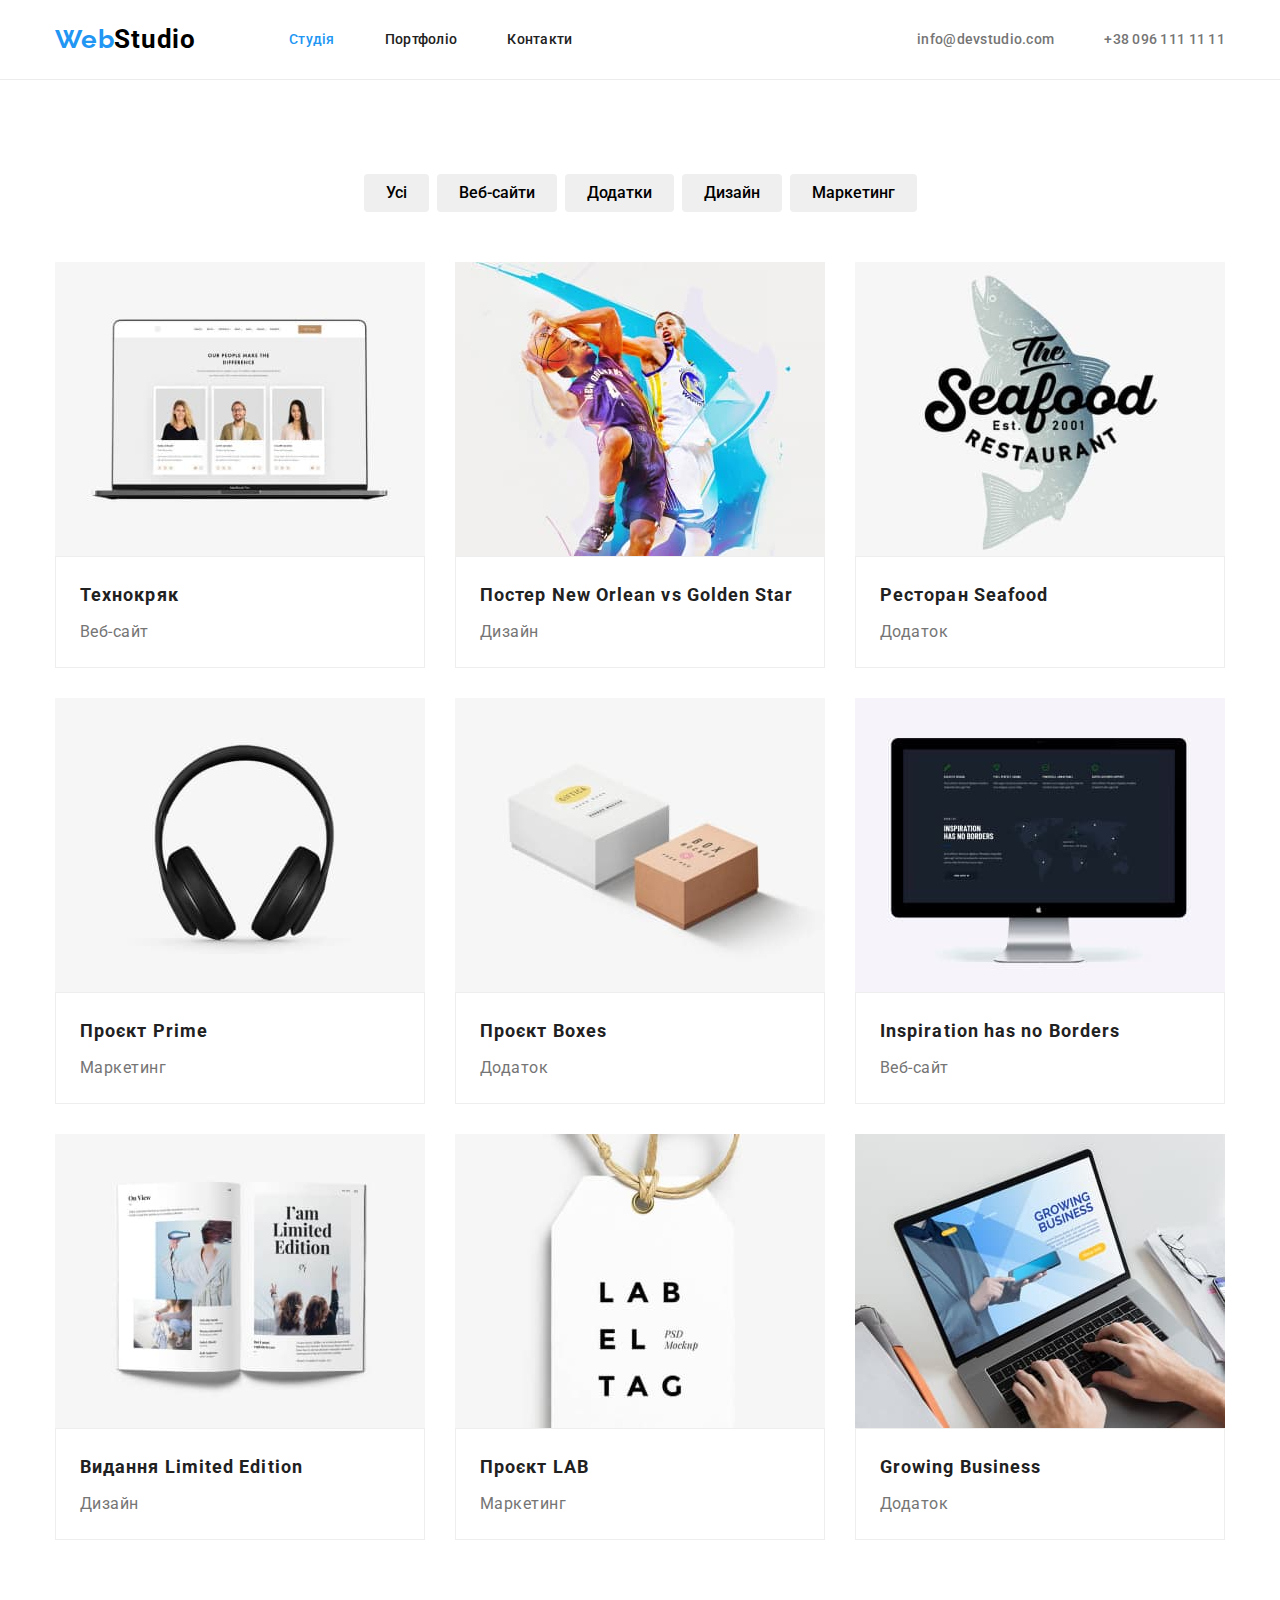
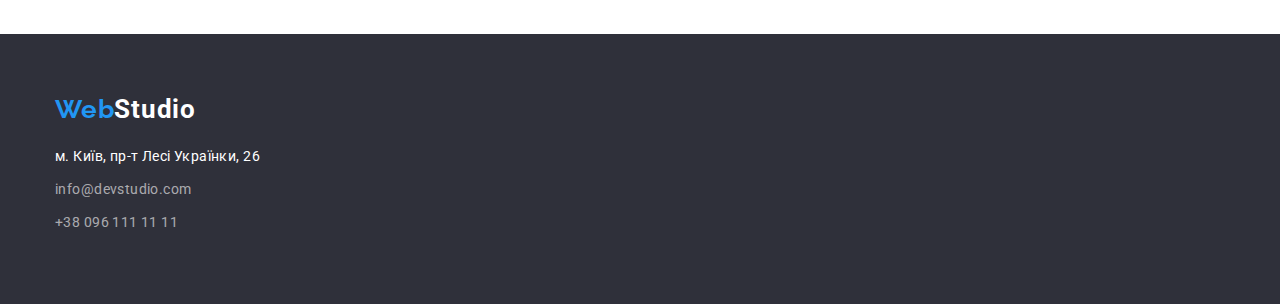
==== commit 7276c112: "Homework3 try3 corrected" ====
--- a/portfolio.html
+++ b/portfolio.html
@@ -139,7 +139,6 @@
                 <p class="project-description">Маркетинг</p>
               </div>
             </li>
-
             <li class="projects">
               <a href="#" target="_blank" rel="noopener nofollow noreferrer"
                 ><img
--- a/css/styles.css
+++ b/css/styles.css
@@ -50,8 +50,8 @@
 
   border-bottom: 1px solid #ECECEC;
   background-color: var(--head-background-color);
-  padding-top: 32px;
-  padding-bottom: 32px;
+  padding-top: 24px;
+  padding-bottom: 24px;
  
 }
 
@@ -172,6 +172,8 @@
   color: var(--white-logo-hero-color);
   background-color: var(--logo-hover-color);
 
+  padding: 10px 32px;
+
   display: flex;
   align-items: center;
   border: transparent;
@@ -295,9 +297,6 @@
   line-height: 1.1666;
   text-align: center;
   letter-spacing: 0.03em;
-  display: flex;
-  margin-left: auto;
-  margin-right: auto;
 
   margin-bottom: 50px;
 }
@@ -320,14 +319,17 @@
   border: 1px solid var(--logo-hover-color);
 }
 
+.team-text{
+  padding-top: 30px; 
+  padding-bottom: 30px;
+}
+
 .team-members {
   font-weight: 500;
   font-size: 16px;
   line-height: 1.1875;
   text-align: center;
   letter-spacing: 0.03em;
-
-    margin-top: 30px;
     margin-bottom: 10px;
 }
 
@@ -337,8 +339,6 @@
   line-height: 1.1875;
   text-align: center;
   letter-spacing: 0.03em;
-
-  margin-bottom: 30px;
 }
 
 
@@ -378,7 +378,8 @@
 }
 
 .link-address,
-.link-list {
+.link-list,
+.link-phone {
   font-style: normal;
   text-decoration: none;
   font-size: 14px;
@@ -386,13 +387,20 @@
   letter-spacing: 0.03em;
   color: var(--white-logo-hero-color);
 
+  display:flex;
+}
+
+.link-address,
+.link-list{
   margin-bottom: 9px;
-  display:flex;
-}
-
-.link-list {
+}
+
+
+.link-list, 
+.link-phone {
   color: var(--white-transparent-color);
 }
+
 
 /* ---------PORTFOLIO MAIN---------- */
 /* BUTTONS AND PROJECTS */
